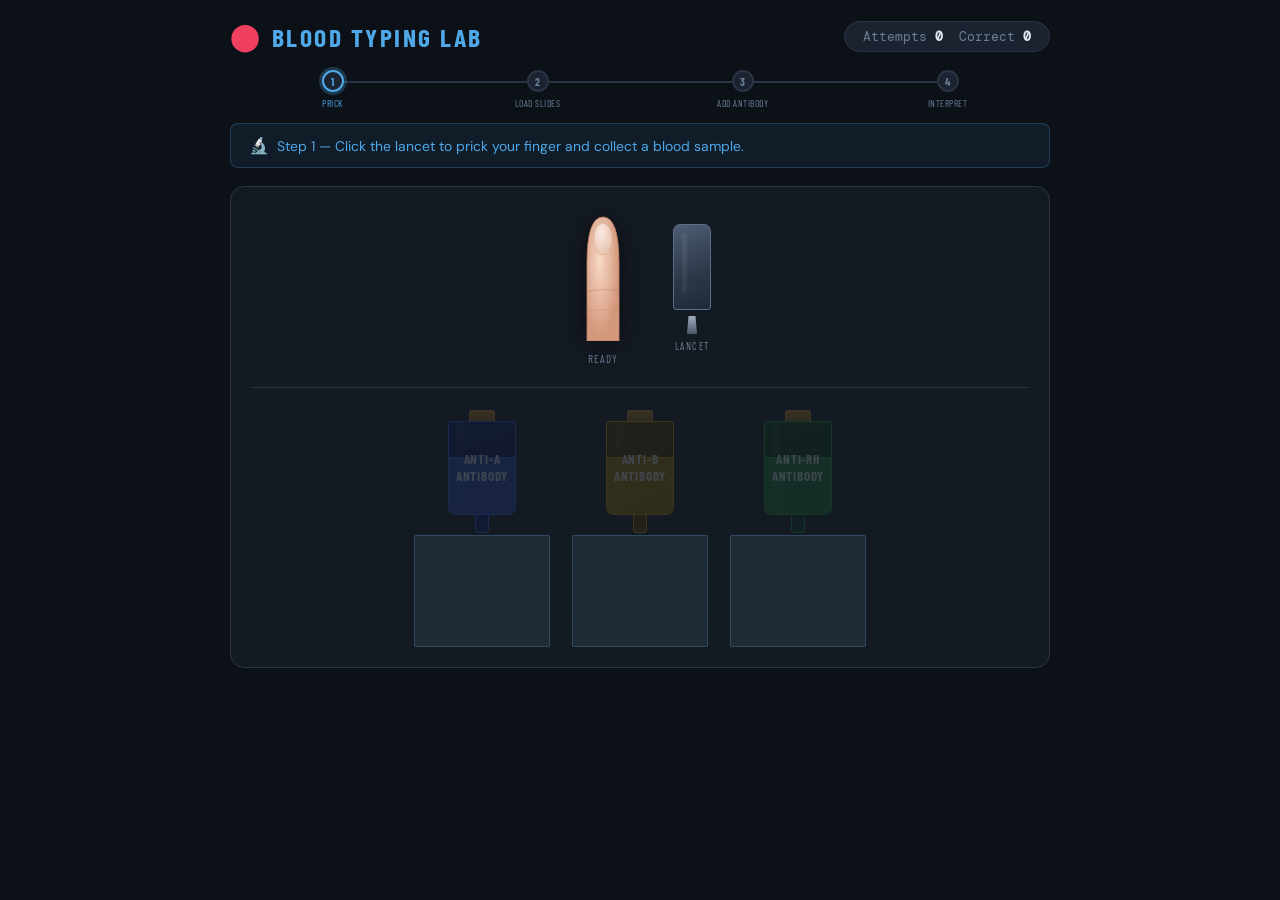
==== files/simulations/blood_typing.html @ 36201d41 "Initial commit of FFR Portfolio Website" ====
<!DOCTYPE html>
<html lang="en">
<head>
  <meta charset="UTF-8">
  <meta name="viewport" content="width=device-width, initial-scale=1.0">
  <title>Virtual Blood Typing Lab</title>
  <link href="https://fonts.googleapis.com/css2?family=Barlow+Condensed:wght@400;600;700&family=DM+Mono:wght@400;500&family=DM+Sans:wght@300;400;500&display=swap" rel="stylesheet">
  <style>
    :root {
      --bg:        #0c1118;
      --bench:     #141a22;
      --card:      #1c2330;
      --border:    #2a3444;
      --text:      #dde6f0;
      --dim:       #6b7e96;
      --ui-blue:   #4fa8e8;
      --blue-glow: rgba(79,168,232,0.25);
      --green:     #3ecf70;
      --red:       #e84f4f;
      --blood:     #c01030;
      --blood-hi:  #f04060;
      /* Per-antibody colours */
      --ab-a-dark:   #0b1e6e;
      --ab-a-border: #2d5ce8;
      --ab-a-liquid: rgba(55,110,240,0.55);
      --ab-a-drop:   #5588ff;
      --ab-b-dark:   #5a3c00;
      --ab-b-border: #cc9a00;
      --ab-b-liquid: rgba(215,165,10,0.55);
      --ab-b-drop:   #eebb10;
      --ab-r-dark:   #063220;
      --ab-r-border: #1a9944;
      --ab-r-liquid: rgba(35,175,85,0.55);
      --ab-r-drop:   #33dd77;
    }
    *, *::before, *::after { box-sizing: border-box; margin: 0; padding: 0; }
    body {
      background: var(--bg);
      color: var(--text);
      font-family: 'DM Sans', sans-serif;
      min-height: 100vh;
      padding: 20px 16px 40px;
      display: flex;
      flex-direction: column;
      align-items: center;
    }

    /* ── HEADER ── */
    .hdr {
      width:100%; max-width:820px;
      margin-bottom:18px;
      display:flex; align-items:center; justify-content:space-between;
      gap:12px; flex-wrap:wrap;
    }
    .hdr-title {
      font-family:'Barlow Condensed',sans-serif;
      font-size:1.6rem; font-weight:700;
      letter-spacing:2.5px; text-transform:uppercase;
      color:var(--ui-blue);
      display:flex; align-items:center; gap:10px;
    }
    .hdr-title .dot { color:var(--blood-hi); }
    .score-pill {
      display:flex; gap:16px;
      background:var(--card); border:1px solid var(--border);
      border-radius:100px; padding:6px 18px;
      font-family:'DM Mono',monospace; font-size:0.8rem;
    }
    .score-item { color:var(--dim); }
    .score-item b { color:var(--text); }

    /* ── PROGRESS ── */
    .progress {
      width:100%; max-width:820px;
      display:flex; align-items:center;
      margin-bottom:14px;
    }
    .prog-step {
      flex:1; display:flex; flex-direction:column;
      align-items:center; gap:5px; position:relative;
    }
    .prog-step:not(:last-child)::after {
      content:''; position:absolute;
      top:11px; left:55%; width:90%; height:2px;
      background:var(--border); transition:background .4s;
    }
    .prog-step.done:not(:last-child)::after { background:var(--green); }
    .prog-circle {
      width:22px; height:22px; border-radius:50%;
      border:2px solid var(--border); background:var(--card);
      display:flex; align-items:center; justify-content:center;
      font-family:'Barlow Condensed',sans-serif;
      font-size:.7rem; font-weight:700; color:var(--dim);
      transition:all .3s; z-index:1;
    }
    .prog-step.active .prog-circle { border-color:var(--ui-blue); color:var(--ui-blue); box-shadow:0 0 0 3px var(--blue-glow); }
    .prog-step.done   .prog-circle { border-color:var(--green); background:var(--green); color:#0c1118; }
    .prog-label {
      font-size:.6rem; letter-spacing:.5px; text-transform:uppercase;
      color:var(--dim); font-family:'Barlow Condensed',sans-serif;
    }
    .prog-step.active .prog-label { color:var(--ui-blue); }
    .prog-step.done   .prog-label { color:var(--green); }

    /* ── INSTRUCTION ── */
    .instr {
      width:100%; max-width:820px;
      padding:11px 18px;
      background:rgba(79,168,232,.08); border:1px solid rgba(79,168,232,.25);
      border-radius:8px; font-size:.87rem; color:var(--ui-blue);
      margin-bottom:18px; min-height:42px;
      display:flex; align-items:center; gap:8px;
    }
    .instr-icon { font-size:1rem; flex-shrink:0; }

    /* ── BENCH ── */
    .bench {
      width:100%; max-width:820px;
      background:var(--bench); border:1px solid var(--border);
      border-radius:14px; padding:24px 20px 20px;
      margin-bottom:16px;
    }

    /* ── FINGER AREA ── */
    .finger-area {
      display:flex; align-items:center; justify-content:center;
      gap:36px; padding-bottom:22px; margin-bottom:22px;
      border-bottom:1px solid var(--border);
    }
    .finger-svg { width:68px; height:130px; filter:drop-shadow(0 4px 12px rgba(0,0,0,.5)); }
    .finger-status {
      font-size:.7rem; color:var(--dim);
      font-family:'Barlow Condensed',sans-serif;
      letter-spacing:1px; text-transform:uppercase;
      text-align:center; margin-top:6px;
    }

    /* Lancet */
    .lancet {
      display:flex; flex-direction:column; align-items:center;
      gap:6px; cursor:pointer; user-select:none; transition:transform .1s;
    }
    .lancet:active:not(.used) { transform:scale(.93) translateY(2px); }
    .lancet-body {
      width:38px; height:86px;
      background:linear-gradient(160deg,#4e5d73 0%,#2c3848 60%,#1e2a38 100%);
      border-radius:7px 7px 3px 3px; border:1px solid #5a6e88;
      position:relative; transition:box-shadow .3s;
    }
    .lancet-body::before {
      content:''; position:absolute; top:8px; left:8px;
      width:5px; height:60px;
      background:rgba(255,255,255,.06); border-radius:3px;
    }
    .lancet-tip-wrap { width:38px; display:flex; justify-content:center; }
    .lancet-tip {
      width:10px; height:18px;
      background:linear-gradient(180deg,#a0aec0 0%,#4a5568 100%);
      clip-path:polygon(15% 0%,85% 0%,100% 100%,0% 100%);
    }
    .lancet-lbl {
      font-family:'Barlow Condensed',sans-serif;
      font-size:.65rem; letter-spacing:1.5px; text-transform:uppercase; color:var(--dim);
    }
    .lancet.pulse .lancet-body { animation:lancetPulse 1.6s ease-in-out infinite; }
    .lancet.used  { opacity:.4; pointer-events:none; }
    @keyframes lancetPulse {
      0%,100% { box-shadow:0 0 0 0 rgba(79,168,232,0); }
      50%     { box-shadow:0 0 14px 4px rgba(79,168,232,.45); }
    }

    /* ── STATIONS ── */
    .stations {
      display:flex; justify-content:center;
      gap:22px; flex-wrap:wrap;
    }
    .station {
      display:flex; flex-direction:column; align-items:center; gap:0;
    }

    /* Dropper */
    .dropper {
      display:flex; flex-direction:column; align-items:center;
      cursor:pointer; user-select:none;
      transition:transform .1s, opacity .3s;
      padding-bottom:2px; position:relative;
    }
    .dropper:active:not(.disabled):not(.used) { transform:translateY(3px); }
    .dropper.disabled { opacity:.22; cursor:not-allowed; pointer-events:none; }
    .dropper.used     { opacity:.38; cursor:not-allowed; pointer-events:none; }
    .dropper.active-drop { animation:dropperGlow 1.6s ease-in-out infinite; }
    @keyframes dropperGlow {
      0%,100% { filter:drop-shadow(0 0 0 rgba(255,255,255,0)); }
      50%     { filter:drop-shadow(0 0 7px rgba(255,255,255,.5)); }
    }

    .dropper-cap {
      width:26px; height:11px;
      background:linear-gradient(180deg,#c08828 0%,#906018 100%);
      border-radius:3px 3px 0 0; border:1px solid #d09030; border-bottom:none;
    }
    .dropper-bottle {
      width:68px; height:94px;
      border:1px solid #2e4060; border-radius:3px 3px 7px 7px;
      position:relative; overflow:hidden;
      display:flex; align-items:center; justify-content:center;
    }
    /* Per-antibody bottle styling */
    #dropper-A .dropper-bottle {
      background:linear-gradient(160deg,rgba(15,30,110,.9) 0%,rgba(8,18,70,1) 100%);
      border-color:var(--ab-a-border);
    }
    #dropper-A .dropper-liquid { background:var(--ab-a-liquid); border-top-color:var(--ab-a-border); }
    #dropper-B .dropper-bottle {
      background:linear-gradient(160deg,rgba(90,65,0,.9) 0%,rgba(60,42,0,1) 100%);
      border-color:var(--ab-b-border);
    }
    #dropper-B .dropper-liquid { background:var(--ab-b-liquid); border-top-color:var(--ab-b-border); }
    #dropper-Rh .dropper-bottle {
      background:linear-gradient(160deg,rgba(8,70,35,.9) 0%,rgba(4,45,22,1) 100%);
      border-color:var(--ab-r-border);
    }
    #dropper-Rh .dropper-liquid { background:var(--ab-r-liquid); border-top-color:var(--ab-r-border); }

    .dropper-bottle::before {
      content:''; position:absolute; top:0; left:8px;
      width:7px; height:100%;
      background:rgba(255,255,255,.05); border-radius:0;
    }
    .dropper-liquid {
      position:absolute; bottom:0; left:0; right:0;
      height:62%; border-top:1px solid rgba(255,255,255,.2);
    }
    .dropper-label {
      position:relative; z-index:2;
      font-family:'Barlow Condensed',sans-serif;
      font-size:.82rem; font-weight:700;
      letter-spacing:.8px; text-transform:uppercase;
      color:rgba(225,235,250,.9);
      text-align:center; line-height:1.3; padding:0 5px;
    }
    .dropper-nozzle {
      width:14px; height:18px;
      border:1px solid #2e4060; border-top:none;
      border-radius:0 0 4px 4px;
    }
    #dropper-A  .dropper-nozzle { background:var(--ab-a-dark); border-color:var(--ab-a-border); }
    #dropper-B  .dropper-nozzle { background:var(--ab-b-dark); border-color:var(--ab-b-border); }
    #dropper-Rh .dropper-nozzle { background:var(--ab-r-dark); border-color:var(--ab-r-border); }

    /* Slide */
    .slide-wrap { position:relative; }
    .slide {
      display:block;
      background:rgba(180,210,240,.05);
      border:1px solid rgba(100,160,220,.3);
      border-radius:2px; cursor:default;
      transition:border-color .3s, box-shadow .3s;
    }
    .slide.await-blood {
      cursor:pointer;
      animation:slideGlow 1.6s ease-in-out infinite;
    }
    @keyframes slideGlow {
      0%,100% { border-color:rgba(100,160,220,.3); box-shadow:none; }
      50%     { border-color:rgba(79,168,232,.8);  box-shadow:0 0 10px rgba(79,168,232,.3); }
    }

    /* Flying drop (blood or antibody) */
    .fly-drop {
      position:fixed;
      width:8px; height:10px;
      border-radius:50% 50% 60% 60%;
      pointer-events:none; z-index:1000;
    }

    /* ── ANSWER ── */
    .answer-wrap {
      width:100%; max-width:820px;
      background:var(--bench); border:1px solid var(--border);
      border-radius:14px; padding:20px;
      margin-bottom:14px; display:none;
    }
    .answer-wrap.show { display:block; }
    .answer-hd {
      font-family:'Barlow Condensed',sans-serif;
      font-size:1.15rem; font-weight:700; letter-spacing:1.5px; text-transform:uppercase;
      color:var(--text); margin-bottom:14px;
    }
    .answer-row { display:flex; gap:10px; align-items:center; flex-wrap:wrap; }
    .answer-input {
      flex:1; min-width:140px; max-width:220px;
      padding:10px 15px;
      background:var(--card); border:1px solid var(--border);
      border-radius:8px; color:var(--text);
      font-family:'DM Mono',monospace; font-size:1rem;
      outline:none; transition:border-color .2s, box-shadow .2s;
    }
    .answer-input:focus { border-color:var(--ui-blue); box-shadow:0 0 0 3px var(--blue-glow); }
    .answer-input::placeholder { color:var(--dim); font-size:.85rem; }
    .submit-btn {
      padding:10px 26px;
      background:var(--ui-blue); color:#0c1118;
      font-family:'Barlow Condensed',sans-serif;
      font-size:1rem; font-weight:700; letter-spacing:1.5px; text-transform:uppercase;
      border:none; border-radius:8px; cursor:pointer;
      transition:background .15s, transform .1s;
    }
    .submit-btn:hover  { background:#72bef4; }
    .submit-btn:active { transform:scale(.96); }

    /* Feedback */
    .feedback { margin-top:16px; padding:16px; border-radius:10px; display:none; }
    .feedback.show    { display:block; }
    .feedback.correct { background:rgba(62,207,112,.08);  border:1px solid rgba(62,207,112,.3); }
    .feedback.wrong   { background:rgba(232,79,79,.08);   border:1px solid rgba(232,79,79,.3);  }
    .fb-heading {
      font-family:'Barlow Condensed',sans-serif;
      font-size:.72rem; font-weight:700; letter-spacing:2.5px; text-transform:uppercase;
      color:var(--dim); margin-bottom:10px;
    }
    .fb-result {
      font-family:'Barlow Condensed',sans-serif;
      font-size:1.25rem; letter-spacing:1px; margin-bottom:10px;
    }
    .feedback.correct .fb-result { color:var(--green); }
    .feedback.wrong   .fb-result { color:var(--red);   }
    .rxn-table { width:100%; border-collapse:collapse; margin:10px 0; font-size:.8rem; }
    .rxn-table th, .rxn-table td { padding:6px 12px; border:1px solid var(--border); text-align:center; }
    .rxn-table th {
      background:var(--card); font-family:'Barlow Condensed',sans-serif;
      letter-spacing:1px; text-transform:uppercase; color:var(--dim); font-size:.72rem;
    }
    .clumped  { color:var(--red);   font-weight:500; }
    .no-clump { color:var(--dim); }
    .fb-explanation {
      margin-top:12px; padding-top:12px; border-top:1px solid var(--border);
      font-size:.86rem; font-weight:500; color:var(--text); line-height:1.75;
    }
    .fb-explanation em { color:var(--text); font-style:italic; }

    /* Reset */
    .reset-btn {
      display:none; width:100%; max-width:820px;
      padding:12px; background:transparent;
      border:1px solid var(--border); border-radius:10px;
      color:var(--dim);
      font-family:'Barlow Condensed',sans-serif;
      font-size:.95rem; font-weight:600; letter-spacing:2px; text-transform:uppercase;
      cursor:pointer; transition:border-color .2s, color .2s; margin-bottom:8px;
    }
    .reset-btn:hover { border-color:var(--ui-blue); color:var(--ui-blue); }
    .reset-btn.show  { display:block; }

    @media (max-width:520px) {
      .stations { gap:14px; }
      .dropper-bottle { width:60px; }
    }
  </style>
</head>
<body>

<!-- HEADER -->
<div class="hdr">
  <div class="hdr-title"><span class="dot">⬤</span> Blood Typing Lab</div>
  <div class="score-pill">
    <span class="score-item">Attempts <b id="sAttempts">0</b></span>
    <span class="score-item">Correct <b id="sCorrect">0</b></span>
  </div>
</div>

<!-- PROGRESS -->
<div class="progress">
  <div class="prog-step active" id="ps1"><div class="prog-circle">1</div><div class="prog-label">Prick</div></div>
  <div class="prog-step"        id="ps2"><div class="prog-circle">2</div><div class="prog-label">Load Slides</div></div>
  <div class="prog-step"        id="ps3"><div class="prog-circle">3</div><div class="prog-label">Add Antibody</div></div>
  <div class="prog-step"        id="ps4"><div class="prog-circle">4</div><div class="prog-label">Interpret</div></div>
</div>

<!-- INSTRUCTION -->
<div class="instr">
  <span class="instr-icon">🔬</span>
  <span id="instrText">Step 1 — Click the lancet to prick your finger and collect a blood sample.</span>
</div>

<!-- BENCH -->
<div class="bench">

  <!-- FINGER + LANCET -->
  <div class="finger-area">
    <div>
      <svg class="finger-svg" id="fingerSVG" viewBox="0 0 68 130" xmlns="http://www.w3.org/2000/svg">
        <defs>
          <radialGradient id="skinG" cx="40%" cy="35%" r="60%">
            <stop offset="0%"   stop-color="#f8d9c8"/>
            <stop offset="100%" stop-color="#d4987c"/>
          </radialGradient>
          <radialGradient id="nailG" cx="40%" cy="30%" r="70%">
            <stop offset="0%"   stop-color="#fceee8"/>
            <stop offset="100%" stop-color="#e8c4b0"/>
          </radialGradient>
          <radialGradient id="bloodG" cx="35%" cy="30%" r="65%">
            <stop offset="0%"   stop-color="#ff6070"/>
            <stop offset="60%"  stop-color="#c01030"/>
            <stop offset="100%" stop-color="#7a0010"/>
          </radialGradient>
        </defs>
        <path d="M18,130 L18,52 Q18,6 34,6 Q50,6 50,52 L50,130 Z"
              fill="url(#skinG)" stroke="#c08060" stroke-width=".8"/>
        <ellipse cx="34" cy="28" rx="9.5" ry="16"
                 fill="url(#nailG)" stroke="#d4a888" stroke-width=".7" opacity=".9"/>
        <path d="M19,80 Q34,77 49,80" fill="none" stroke="#c08060" stroke-width=".8" opacity=".6"/>
        <path d="M19,100 Q34,97 49,100" fill="none" stroke="#c08060" stroke-width=".7" opacity=".4"/>
        <!-- Blood drop – starts invisible -->
        <circle id="fingerDrop" cx="34" cy="8" r="0"
                fill="url(#bloodG)" opacity="0"/>
      </svg>
      <div class="finger-status" id="fingerStatus">Ready</div>
    </div>

    <div class="lancet pulse" id="lancetBtn" onclick="prickFinger()">
      <div class="lancet-body"></div>
      <div class="lancet-tip-wrap"><div class="lancet-tip"></div></div>
      <div class="lancet-lbl">Lancet</div>
    </div>
  </div>

  <!-- STATIONS -->
  <div class="stations">

    <div class="station" id="st-A">
      <div class="dropper disabled" id="dropper-A" onclick="addAntibody('A')">
        <div class="dropper-cap"></div>
        <div class="dropper-bottle"><div class="dropper-liquid"></div><div class="dropper-label">Anti-A<br>Antibody</div></div>
        <div class="dropper-nozzle"></div>
      </div>
      <div class="slide-wrap">
        <canvas class="slide" id="slide-A" width="134" height="110" onclick="placeBlood('A')"></canvas>
      </div>
    </div>

    <div class="station" id="st-B">
      <div class="dropper disabled" id="dropper-B" onclick="addAntibody('B')">
        <div class="dropper-cap"></div>
        <div class="dropper-bottle"><div class="dropper-liquid"></div><div class="dropper-label">Anti-B<br>Antibody</div></div>
        <div class="dropper-nozzle"></div>
      </div>
      <div class="slide-wrap">
        <canvas class="slide" id="slide-B" width="134" height="110" onclick="placeBlood('B')"></canvas>
      </div>
    </div>

    <div class="station" id="st-Rh">
      <div class="dropper disabled" id="dropper-Rh" onclick="addAntibody('Rh')">
        <div class="dropper-cap"></div>
        <div class="dropper-bottle"><div class="dropper-liquid"></div><div class="dropper-label">Anti-Rh<br>Antibody</div></div>
        <div class="dropper-nozzle"></div>
      </div>
      <div class="slide-wrap">
        <canvas class="slide" id="slide-Rh" width="134" height="110" onclick="placeBlood('Rh')"></canvas>
      </div>
    </div>

  </div>
</div><!-- end .bench -->

<!-- ANSWER -->
<div class="answer-wrap" id="answerWrap">
  <div class="answer-hd">What is the blood type?</div>
  <div class="answer-row">
    <input class="answer-input" id="answerInput" type="text"
           placeholder="e.g.,  B+  or  O-" maxlength="24" autocomplete="off"/>
    <button class="submit-btn" onclick="submitAnswer()">Submit</button>
  </div>
  <div class="feedback" id="feedback">
    <div class="fb-heading">Feedback</div>
    <div class="fb-result"  id="fbResult"></div>
    <div id="fbDetail"></div>
    <div class="fb-explanation" id="fbExplanation"></div>
  </div>
</div>

<button class="reset-btn" id="resetBtn" onclick="resetLab()">↺ &nbsp; New Blood Sample</button>

<script>
/* ── Data ───────────────────────────────────────────────────────────────── */
const BT_WEIGHTS = [
  {type:'O+', w:39.0},{type:'A+', w:36.0},{type:'B+', w:7.6},
  {type:'O-', w:7.0}, {type:'A-', w:6.0}, {type:'B-', w:1.4},
  {type:'AB+',w:2.5}, {type:'AB-',w:0.5},
];

const REACTIONS = {
  'O+': {A:false,B:false,Rh:true }, 'O-': {A:false,B:false,Rh:false},
  'A+': {A:true, B:false,Rh:true }, 'A-': {A:true, B:false,Rh:false},
  'B+': {A:false,B:true, Rh:true }, 'B-': {A:false,B:true, Rh:false},
  'AB+':{A:true, B:true, Rh:true }, 'AB-':{A:true, B:true, Rh:false},
};

const EXPLANATIONS = {
  'A+': 'The agglutination caused by the addition of the Anti-A antibody means that the A antigen is present on the surface of the RBC. The lack of agglutination caused by the addition of the Anti-B antibody means that there is no B antigen present. Finally, the agglutination that occurs with the addition of the Anti-Rh antibody means that the Rh antigen is present on the surface of the RBC. Hence, the blood type is A+.',
  'A-': 'The agglutination caused by the addition of the Anti-A antibody means that the A antigen is present on the surface of the RBC. The lack of agglutination caused by the addition of the Anti-B antibody means that there is no B antigen present. Finally, the lack of agglutination with the addition of the Anti-Rh antibody means that the Rh antigen is absent from the surface of the RBC. Hence, the blood type is A\u2212.',
  'B+': 'The lack of agglutination caused by the addition of the Anti-A antibody means that the A antigen is not present on the surface of the RBC. The agglutination caused by the addition of the Anti-B antibody means that the B antigen is present. Finally, the agglutination that occurs with the addition of the Anti-Rh antibody means that the Rh antigen is present on the surface of the RBC. Hence, the blood type is B+.',
  'B-': 'The lack of agglutination caused by the addition of the Anti-A antibody means that the A antigen is not present on the surface of the RBC. The agglutination caused by the addition of the Anti-B antibody means that the B antigen is present. Finally, the lack of agglutination with the addition of the Anti-Rh antibody means that the Rh antigen is absent from the surface of the RBC. Hence, the blood type is B\u2212.',
  'AB+':'The agglutination caused by the addition of the Anti-A antibody means that the A antigen is present on the surface of the RBC. The agglutination caused by the addition of the Anti-B antibody means that the B antigen is also present on the surface of the RBC. Finally, the agglutination that occurs with the addition of the Anti-Rh antibody means that the Rh antigen is present on the surface of the RBC. Hence, the blood type is AB+.',
  'AB-':'The agglutination caused by the addition of the Anti-A antibody means that the A antigen is present on the surface of the RBC. The agglutination caused by the addition of the Anti-B antibody means that the B antigen is also present on the surface of the RBC. Finally, the lack of agglutination with the addition of the Anti-Rh antibody means that the Rh antigen is absent from the surface of the RBC. Hence, the blood type is AB\u2212.',
  'O+': 'The lack of agglutination caused by the addition of the Anti-A antibody means that the A antigen is not present on the surface of the RBC. The lack of agglutination caused by the addition of the Anti-B antibody means that the B antigen is not present either. Finally, the agglutination that occurs with the addition of the Anti-Rh antibody means that the Rh antigen is present on the surface of the RBC. Hence, the blood type is O+.',
  'O-': 'The lack of agglutination caused by the addition of the Anti-A antibody means that the A antigen is not present on the surface of the RBC. The lack of agglutination caused by the addition of the Anti-B antibody means that the B antigen is not present either. Finally, the lack of agglutination with the addition of the Anti-Rh antibody means that the Rh antigen is also absent from the surface of the RBC. Hence, the blood type is O\u2212.',
};

// Colours for each antibody drop
const AB_DROP_COLOR = { A:'#5588ff', B:'#eebb10', Rh:'#33dd77' };

/* ── State ──────────────────────────────────────────────────────────────── */
let S = {
  bt:null, phase:0,
  blood:{A:false,B:false,Rh:false},
  abody:{A:false,B:false,Rh:false},
  total:0, right:0,
};

/* ── Init ───────────────────────────────────────────────────────────────── */
function resetLab() { init(); }
function init() {
  S.bt    = pickBT();
  S.phase = 0;
  S.blood = {A:false,B:false,Rh:false};
  S.abody = {A:false,B:false,Rh:false};

  const ln = document.getElementById('lancetBtn');
  ln.classList.remove('used'); ln.classList.add('pulse');

  const fd = document.getElementById('fingerDrop');
  fd.setAttribute('r','0'); fd.setAttribute('opacity','0');
  setEl('fingerStatus','Ready');

  ['A','B','Rh'].forEach(ab => {
    const c = document.getElementById('slide-'+ab);
    c.getContext('2d').clearRect(0,0,c.width,c.height);
    drawEmptySlide(c);
    c.classList.remove('await-blood');

    const d = document.getElementById('dropper-'+ab);
    d.classList.add('disabled');
    d.classList.remove('active-drop','used');
  });

  document.getElementById('answerWrap').classList.remove('show');
  document.getElementById('answerInput').value = '';
  const fb = document.getElementById('feedback');
  fb.className = 'feedback';
  setEl('fbResult',''); setEl('fbExplanation','');
  document.getElementById('fbDetail').innerHTML = '';
  document.getElementById('resetBtn').classList.remove('show');

  setInstr('Step 1 — Click the lancet to prick your finger and collect a blood sample.');
  setProg(0);
  updateScore();
}

function pickBT() {
  const sum = BT_WEIGHTS.reduce((a,b)=>a+b.w,0);
  let r = Math.random()*sum;
  for (const b of BT_WEIGHTS) { r -= b.w; if (r<=0) return b.type; }
  return BT_WEIGHTS[BT_WEIGHTS.length-1].type;
}

/* ── Step 1: prick ──────────────────────────────────────────────────────── */
function prickFinger() {
  if (S.phase !== 0) return;
  S.phase = 1;

  const ln = document.getElementById('lancetBtn');
  ln.classList.remove('pulse'); ln.classList.add('used');

  // Grow blood drop on finger
  const fd = document.getElementById('fingerDrop');
  let r = 0;
  const tick = () => {
    r = Math.min(r+0.45, 5.5);
    fd.setAttribute('r', r);
    fd.setAttribute('opacity', (r/5.5).toFixed(2));
    if (r < 5.5) requestAnimationFrame(tick);
  };
  requestAnimationFrame(tick);
  setEl('fingerStatus','Blood collected');

  ['A','B','Rh'].forEach(ab =>
    document.getElementById('slide-'+ab).classList.add('await-blood'));

  setInstr('Step 2 — Click each microscope slide to transfer a blood drop onto it. (0 / 3)');
  setProg(1);
}

/* ── Step 2: place blood ────────────────────────────────────────────────── */
function placeBlood(ab) {
  if (S.phase !== 1) return;
  if (S.blood[ab]) return;
  S.blood[ab] = true;

  // Animate drop FROM finger TO slide
  const svgEl = document.getElementById('fingerSVG');
  const canvas = document.getElementById('slide-'+ab);
  const svgR = svgEl.getBoundingClientRect();
  const canR = canvas.getBoundingClientRect();

  // Fingertip blood drop is at SVG coords (34, 8); SVG is 68×130 px
  const sx = svgR.left + (34 / 68) * svgR.width;
  const sy = svgR.top  + ( 8 /130) * svgR.height;
  const ex = canR.left + canR.width  / 2;
  const ey = canR.top  + canR.height / 2;

  flyDrop(sx, sy, ex, ey, '#c01030', 480, () => {
    canvas.classList.remove('await-blood');
    drawBloodDrop(canvas);
  });

  const placed = countTrue(S.blood);
  if (placed < 3) {
    setInstr(`Step 2 — Click each microscope slide to transfer a blood drop onto it. (${placed} / 3)`);
  } else {
    S.phase = 2;
    ['A','B','Rh'].forEach(a => {
      const d = document.getElementById('dropper-'+a);
      d.classList.remove('disabled'); d.classList.add('active-drop');
    });
    setInstr('Step 3 — Click each antibody dropper to add it to the slide directly below it.');
    setProg(2);
  }
}

/* ── Step 3: add antibody ───────────────────────────────────────────────── */
function addAntibody(ab) {
  if (S.phase !== 2) return;
  if (S.abody[ab]) return;
  S.abody[ab] = true;

  const d  = document.getElementById('dropper-'+ab);
  d.classList.remove('active-drop'); d.classList.add('used');

  // Animate drop FROM nozzle TO slide (colour matches antibody)
  const nozzle = d.querySelector('.dropper-nozzle');
  const canvas = document.getElementById('slide-'+ab);
  const nR = nozzle.getBoundingClientRect();
  const cR = canvas.getBoundingClientRect();

  const sx = nR.left + nR.width / 2;
  const sy = nR.bottom;
  const ex = cR.left + cR.width  / 2;
  const ey = cR.top  + cR.height / 2;
  const color = AB_DROP_COLOR[ab];

  flyDrop(sx, sy, ex, ey, color, 360, () => {
    setTimeout(() => drawReaction(canvas, REACTIONS[S.bt][ab]), 40);
  });

  if (countTrue(S.abody) === 3) {
    S.phase = 3;
    setInstr('Step 4 — Observe all three slides. Determine the blood type and enter it below.');
    setProg(3);
    document.getElementById('answerWrap').classList.add('show');
    setTimeout(() => document.getElementById('answerInput').focus(), 60);
  }
}

/* ── Submit ─────────────────────────────────────────────────────────────── */
function submitAnswer() {
  if (S.phase !== 3) return;
  const raw   = document.getElementById('answerInput').value;
  const guess = normalise(raw);
  const ok    = normalise(S.bt);
  const right = guess === ok;

  S.phase = 4;
  S.total++;
  if (right) S.right++;
  updateScore();
  setProg(4);

  const rxn  = REACTIONS[S.bt];
  const rows = [['A','Anti-A'],['B','Anti-B'],['Rh','Anti-Rh']].map(([k,lbl]) => {
    const c = rxn[k];
    return `<tr><td>${lbl}</td>
      <td class="${c?'clumped':'no-clump'}">${c?'⊕ Agglutination':'− No reaction'}</td></tr>`;
  }).join('');

  setEl('fbResult', right
    ? `✓ Correct! The blood type is ${S.bt}.`
    : `✗ Not quite — the correct blood type is ${S.bt}.`);

  document.getElementById('fbDetail').innerHTML =
    (!right ? `<p style="font-size:.8rem;color:var(--dim);margin:6px 0 4px">You entered: <em>${raw||'(nothing)'}</em></p>` : '') +
    `<table class="rxn-table"><thead><tr><th>Antibody</th><th>Slide Result</th></tr></thead>
     <tbody>${rows}</tbody></table>`;

  const exp = EXPLANATIONS[S.bt];
  document.getElementById('fbExplanation').innerHTML =
    exp ? exp : '<em>Explanation coming soon.</em>';

  const fb = document.getElementById('feedback');
  fb.className = 'feedback show ' + (right ? 'correct' : 'wrong');
  document.getElementById('resetBtn').classList.add('show');
}

/* ── Flying drop animation ──────────────────────────────────────────────── */
// Animates a coloured drop from (sx,sy) to (ex,ey), calls cb() on arrival.
function flyDrop(sx, sy, ex, ey, color, dur, cb) {
  const dot = document.createElement('div');
  dot.className = 'fly-drop';
  dot.style.background = color;
  dot.style.left = (sx-4) + 'px';
  dot.style.top  = (sy-5) + 'px';
  document.body.appendChild(dot);

  const t0 = performance.now();
  function frame(now) {
    const p = Math.min((now-t0)/dur, 1);
    // Ease-in-out cubic
    const e = p<.5 ? 4*p*p*p : 1-Math.pow(-2*p+2,3)/2;
    dot.style.left = (sx + (ex-sx)*e - 4) + 'px';
    dot.style.top  = (sy + (ey-sy)*e - 5) + 'px';
    dot.style.opacity = p>.82 ? (1-(p-.82)/.18).toString() : '1';
    if (p < 1) { requestAnimationFrame(frame); }
    else { dot.remove(); if (cb) cb(); }
  }
  requestAnimationFrame(frame);
}

/* ── Canvas drawing ─────────────────────────────────────────────────────── */
function drawEmptySlide(canvas) {
  const ctx = canvas.getContext('2d');
  ctx.clearRect(0,0,canvas.width,canvas.height);
  ctx.fillStyle = 'rgba(160,210,240,.04)';
  ctx.fillRect(0,0,canvas.width,canvas.height);
  ctx.strokeStyle = 'rgba(100,160,220,.08)';
  ctx.lineWidth = .5;
  [.25,.75].forEach(f => {
    ctx.beginPath();
    ctx.moveTo(0, canvas.height*f); ctx.lineTo(canvas.width, canvas.height*f);
    ctx.stroke();
  });
}

function drawBloodDrop(canvas) {
  const ctx = canvas.getContext('2d');
  ctx.clearRect(0,0,canvas.width,canvas.height);
  drawEmptySlide(canvas);
  const cx=canvas.width/2, cy=canvas.height/2;
  const r=Math.min(canvas.width, canvas.height-22)*.3;  // -22 reserves label space
  const g=ctx.createRadialGradient(cx-r*.22,cy-.28*r,r*.04,cx,cy,r);
  g.addColorStop(0,'#ff7080'); g.addColorStop(.45,'#c41e3a'); g.addColorStop(1,'#7a000f');
  ctx.beginPath(); ctx.arc(cx,cy,r,0,Math.PI*2);
  ctx.fillStyle=g; ctx.fill();
}

function drawReaction(canvas, clumped) {
  const ctx = canvas.getContext('2d');
  ctx.clearRect(0,0,canvas.width,canvas.height);
  drawEmptySlide(canvas);
  const W=canvas.width, H=canvas.height;
  const cx=W/2, cy=H/2;
  const R=Math.min(W, H-22)*.3;  // -22 reserves label space below oval

  if (!clumped) {
    // No reaction: smooth uniform red disc
    const g=ctx.createRadialGradient(cx-R*.22,cy-R*.28,R*.04,cx,cy,R);
    g.addColorStop(0,'#ff7080'); g.addColorStop(.45,'#c41e3a'); g.addColorStop(1,'#7a000f');
    ctx.beginPath(); ctx.arc(cx,cy,R,0,Math.PI*2); ctx.fillStyle=g; ctx.fill();
    // label
    ctx.font='500 8.5px "DM Sans",sans-serif';
    ctx.fillStyle='rgba(220,150,165,.8)'; ctx.textAlign='center';
    ctx.fillText('no reaction', cx, cy+R+11);

  } else {
    // ── AGGLUTINATION: darker-pink plasma + curvy string-like clumps ─────
    // Oval is ~1.5× the radius of the original blood drop
    const Rw=R*1.55, Rh=R*1.45;

    // 1. Clip to oval
    ctx.save();
    ctx.beginPath();
    ctx.ellipse(cx, cy, Rw, Rh, 0, 0, Math.PI*2);
    ctx.clip();

    // 2. Darker pink plasma base
    ctx.fillStyle = '#e8607a';
    ctx.fillRect(0,0,W,H);
    // Radial highlight so the centre reads slightly lighter
    const pg = ctx.createRadialGradient(cx-Rw*.08, cy-Rh*.08, 1, cx, cy, Math.max(Rw,Rh));
    pg.addColorStop(0,   'rgba(255,140,160,0.55)');
    pg.addColorStop(0.45,'rgba(232, 80,105,0.35)');
    pg.addColorStop(1,   'rgba(200, 45, 70,0.25)');
    ctx.fillStyle=pg; ctx.fillRect(0,0,W,H);

    // 3. Curvy string-like strands — evenly distributed across the oval
    //    Each entry: [ox, oy, lenFrac, angle, curvFrac, thickness, hexColor]
    //    ox/oy are offsets as fractions of Rw/Rh; lenFrac is fraction of Rw
    const strands = [
      // top row
      [-0.30, -0.58, 0.46, 0.35, 0.32, 3.0, '#8a0018'],
      [ 0.04, -0.62, 0.42, 1.25, 0.28, 2.8, '#7e0015'],
      [ 0.36, -0.54, 0.44, 2.05, 0.35, 3.0, '#900018'],
      // upper-middle row
      [-0.52, -0.20, 0.40, 0.90, 0.30, 2.8, '#860016'],
      [-0.18, -0.22, 0.52, 1.60, 0.26, 3.4, '#8c0018'],
      [ 0.16, -0.18, 0.48, 0.25, 0.38, 3.2, '#82001a'],
      [ 0.50, -0.10, 0.38, 1.85, 0.29, 2.8, '#900018'],
      // lower-middle row
      [-0.50,  0.16, 0.42, 2.40, 0.33, 3.0, '#88001a'],
      [-0.14,  0.20, 0.54, 0.72, 0.27, 3.4, '#8c0018'],
      [ 0.22,  0.18, 0.44, 1.45, 0.34, 3.0, '#840016'],
      [ 0.52,  0.12, 0.36, 2.75, 0.28, 2.8, '#8a0018'],
      // bottom row
      [-0.30,  0.52, 0.42, 1.15, 0.31, 2.8, '#860016'],
      [ 0.06,  0.58, 0.44, 2.30, 0.30, 3.0, '#8c0018'],
      [ 0.38,  0.50, 0.38, 0.65, 0.33, 2.8, '#900018'],
    ];

    strands.forEach(([ox,oy,lenFrac,angle,curvFrac,thk,col]) => {
      const x   = cx + ox*Rw;
      const y   = cy + oy*Rh;
      const len = lenFrac * Rw;
      drawStrand(ctx, x, y, len, angle, curvFrac, thk, col);
    });

    ctx.restore(); // end clip

    // label
    ctx.font='500 8.5px "DM Sans",sans-serif';
    ctx.fillStyle='rgba(200,40,70,.85)'; ctx.textAlign='center';
    ctx.fillText('agglutination', cx, cy+Rh+11);
  }
}

// Draws a single curvy strand centred at (x,y) with given length, angle and
// S-curve curvature. Tips fade to transparent so strands look organic.
function drawStrand(ctx, x, y, len, angle, curvFrac, thk, hexColor) {
  const rc=parseInt(hexColor.slice(1,3),16);
  const gc=parseInt(hexColor.slice(3,5),16);
  const bc=parseInt(hexColor.slice(5,7),16);

  const halfL = len/2;
  const x1 = x - Math.cos(angle)*halfL,  y1 = y - Math.sin(angle)*halfL;
  const x2 = x + Math.cos(angle)*halfL,  y2 = y + Math.sin(angle)*halfL;

  // S-curve: control points offset perpendicular in opposite directions
  const curve = len * curvFrac;
  const px = -Math.sin(angle)*curve,  py = Math.cos(angle)*curve;
  const cp1x = x1+(x2-x1)*.33+px,  cp1y = y1+(y2-y1)*.33+py;
  const cp2x = x1+(x2-x1)*.67-px,  cp2y = y1+(y2-y1)*.67-py;

  // Gradient fades at tips so the strand looks like a tapered biological thread
  const grad = ctx.createLinearGradient(x1,y1, x2,y2);
  grad.addColorStop(0,    `rgba(${rc},${gc},${bc},0.15)`);
  grad.addColorStop(0.12, `rgba(${rc},${gc},${bc},0.88)`);
  grad.addColorStop(0.50, `rgba(${rc},${gc},${bc},1.00)`);
  grad.addColorStop(0.88, `rgba(${rc},${gc},${bc},0.88)`);
  grad.addColorStop(1,    `rgba(${rc},${gc},${bc},0.15)`);

  ctx.save();
  ctx.beginPath();
  ctx.moveTo(x1,y1);
  ctx.bezierCurveTo(cp1x,cp1y, cp2x,cp2y, x2,y2);
  ctx.strokeStyle = grad;
  ctx.lineWidth   = thk;
  ctx.lineCap     = 'round';
  ctx.stroke();
  ctx.restore();
}

/* ── Helpers ────────────────────────────────────────────────────────────── */
function normalise(raw) {
  let s=(raw||'').trim().toUpperCase()
    .replace(/\bPOSITIVE\b/g,'+').replace(/\bNEGATIVE\b/g,'-')
    .replace(/\bPOS\b/g,'+').replace(/\bNEG\b/g,'-')
    .replace(/\bPLUS\b/g,'+').replace(/\bMINUS\b/g,'-')
    .replace(/\s+/g,'');
  if ((s.startsWith('+')||s.startsWith('-'))&&s.length>1) s=s.slice(1)+s[0];
  return s;
}
function setEl(id,t)  { document.getElementById(id).textContent=t; }
function setInstr(t)  { document.getElementById('instrText').textContent=t; }
function countTrue(o) { return Object.values(o).filter(Boolean).length; }
function updateScore(){ setEl('sAttempts',S.total); setEl('sCorrect',S.right); }
function setProg(done){
  ['ps1','ps2','ps3','ps4'].forEach((id,i)=>{
    const el=document.getElementById(id);
    el.className='prog-step';
    if (i<done) el.classList.add('done');
    else if (i===done) el.classList.add('active');
  });
}

document.getElementById('answerInput').addEventListener('keydown', e => {
  if (e.key==='Enter') submitAnswer();
});

init();
</script>
</body>
</html>
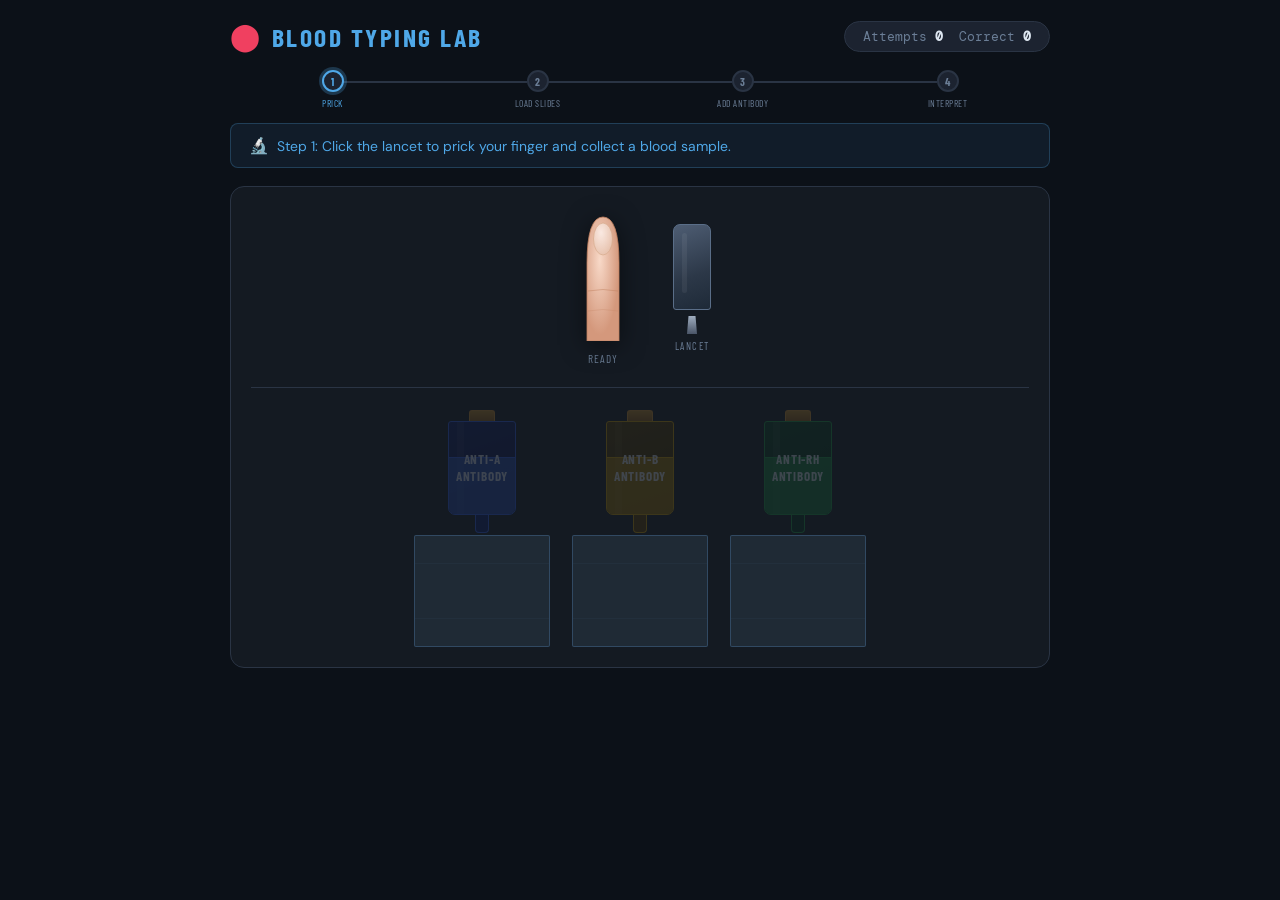
==== commit 3777f10c: "Remove all em dashes from site content, scripts and simulation text Co-Authored-By: Claude Sonnet 5." ====
--- a/files/simulations/blood_typing.html
+++ b/files/simulations/blood_typing.html
@@ -380,7 +380,7 @@
 <!-- INSTRUCTION -->
 <div class="instr">
   <span class="instr-icon">🔬</span>
-  <span id="instrText">Step 1 — Click the lancet to prick your finger and collect a blood sample.</span>
+  <span id="instrText">Step 1: Click the lancet to prick your finger and collect a blood sample.</span>
 </div>
 
 <!-- BENCH -->
@@ -553,7 +553,7 @@
   document.getElementById('fbDetail').innerHTML = '';
   document.getElementById('resetBtn').classList.remove('show');
 
-  setInstr('Step 1 — Click the lancet to prick your finger and collect a blood sample.');
+  setInstr('Step 1: Click the lancet to prick your finger and collect a blood sample.');
   setProg(0);
   updateScore();
 }
@@ -588,7 +588,7 @@
   ['A','B','Rh'].forEach(ab =>
     document.getElementById('slide-'+ab).classList.add('await-blood'));
 
-  setInstr('Step 2 — Click each microscope slide to transfer a blood drop onto it. (0 / 3)');
+  setInstr('Step 2: Click each microscope slide to transfer a blood drop onto it. (0 / 3)');
   setProg(1);
 }
 
@@ -617,14 +617,14 @@
 
   const placed = countTrue(S.blood);
   if (placed < 3) {
-    setInstr(`Step 2 — Click each microscope slide to transfer a blood drop onto it. (${placed} / 3)`);
+    setInstr(`Step 2: Click each microscope slide to transfer a blood drop onto it. (${placed} / 3)`);
   } else {
     S.phase = 2;
     ['A','B','Rh'].forEach(a => {
       const d = document.getElementById('dropper-'+a);
       d.classList.remove('disabled'); d.classList.add('active-drop');
     });
-    setInstr('Step 3 — Click each antibody dropper to add it to the slide directly below it.');
+    setInstr('Step 3: Click each antibody dropper to add it to the slide directly below it.');
     setProg(2);
   }
 }
@@ -656,7 +656,7 @@
 
   if (countTrue(S.abody) === 3) {
     S.phase = 3;
-    setInstr('Step 4 — Observe all three slides. Determine the blood type and enter it below.');
+    setInstr('Step 4: Observe all three slides. Determine the blood type and enter it below.');
     setProg(3);
     document.getElementById('answerWrap').classList.add('show');
     setTimeout(() => document.getElementById('answerInput').focus(), 60);
@@ -686,7 +686,7 @@
 
   setEl('fbResult', right
     ? `✓ Correct! The blood type is ${S.bt}.`
-    : `✗ Not quite — the correct blood type is ${S.bt}.`);
+    : `✗ Not quite: the correct blood type is ${S.bt}.`);
 
   document.getElementById('fbDetail').innerHTML =
     (!right ? `<p style="font-size:.8rem;color:var(--dim);margin:6px 0 4px">You entered: <em>${raw||'(nothing)'}</em></p>` : '') +
@@ -792,7 +792,7 @@
     pg.addColorStop(1,   'rgba(200, 45, 70,0.25)');
     ctx.fillStyle=pg; ctx.fillRect(0,0,W,H);
 
-    // 3. Curvy string-like strands — evenly distributed across the oval
+    // 3. Curvy string-like strands, evenly distributed across the oval
     //    Each entry: [ox, oy, lenFrac, angle, curvFrac, thickness, hexColor]
     //    ox/oy are offsets as fractions of Rw/Rh; lenFrac is fraction of Rw
     const strands = [
